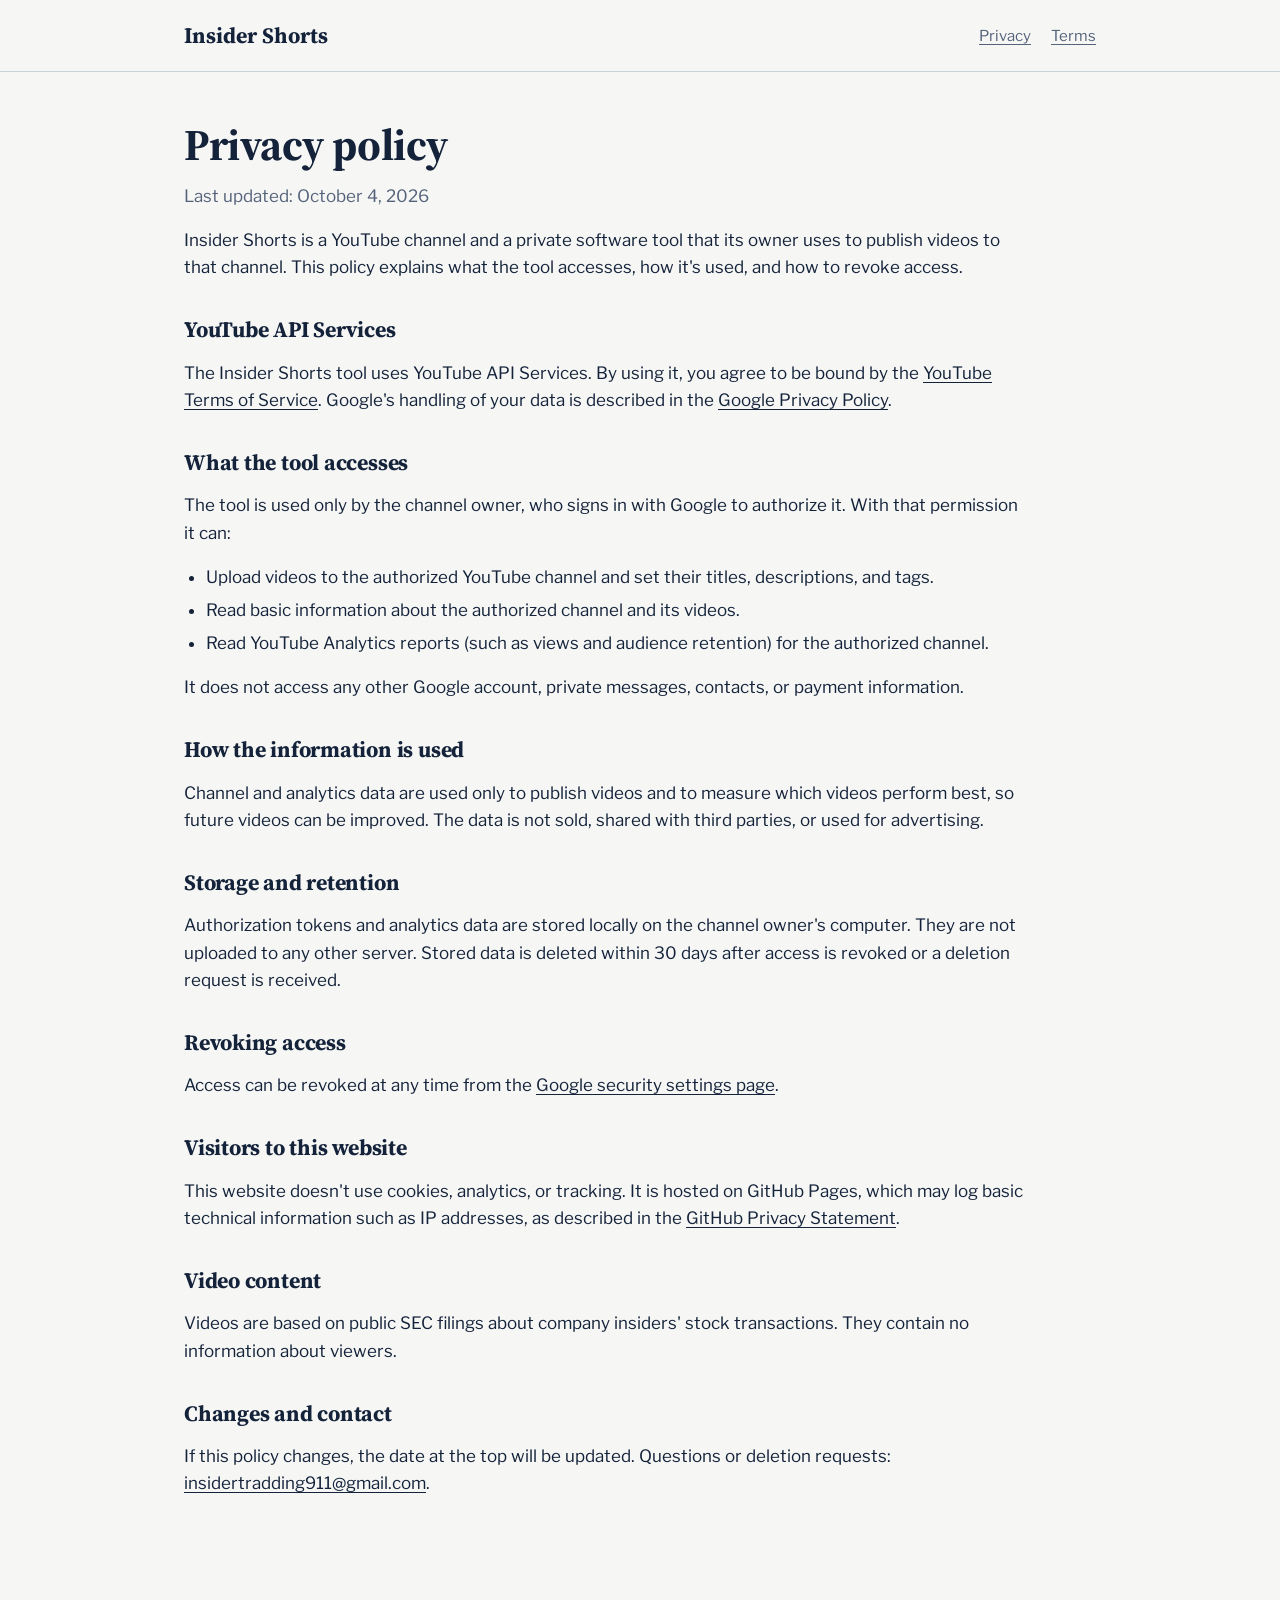
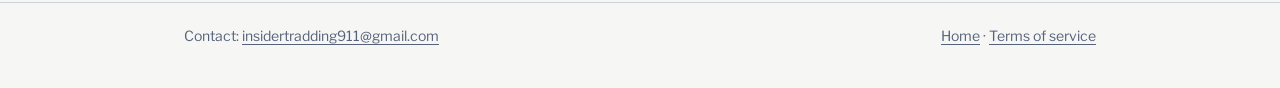
==== privacy.html @ 3c46f493 "Add files via upload" ====
<!doctype html>
<html lang="en">
<head>
<meta charset="utf-8">
<meta name="viewport" content="width=device-width, initial-scale=1">
<title>Privacy policy — Insider Shorts</title>
<link rel="preconnect" href="https://fonts.googleapis.com">
<link rel="preconnect" href="https://fonts.gstatic.com" crossorigin>
<link href="https://fonts.googleapis.com/css2?family=Libre+Franklin:wght@400;600&family=Source+Serif+4:opsz,wght@8..60,700&display=swap" rel="stylesheet">
<link rel="stylesheet" href="style.css">
</head>
<body>
<header class="site"><div class="wrap">
  <a class="brand" href="./">Insider Shorts</a>
  <nav><a href="privacy.html" aria-current="page">Privacy</a><a href="terms.html">Terms</a></nav>
</div></header>

<main class="wrap"><article class="doc">
  <h1>Privacy policy</h1>
  <p class="updated">Last updated: October 4, 2026</p>

  <p>Insider Shorts is a YouTube channel and a private software tool that its owner uses to publish videos to that channel. This policy explains what the tool accesses, how it's used, and how to revoke access.</p>

  <h2>YouTube API Services</h2>
  <p>The Insider Shorts tool uses YouTube API Services. By using it, you agree to be bound by the <a href="https://www.youtube.com/t/terms">YouTube Terms of Service</a>. Google's handling of your data is described in the <a href="https://policies.google.com/privacy">Google Privacy Policy</a>.</p>

  <h2>What the tool accesses</h2>
  <p>The tool is used only by the channel owner, who signs in with Google to authorize it. With that permission it can:</p>
  <ul>
    <li>Upload videos to the authorized YouTube channel and set their titles, descriptions, and tags.</li>
    <li>Read basic information about the authorized channel and its videos.</li>
    <li>Read YouTube Analytics reports (such as views and audience retention) for the authorized channel.</li>
  </ul>
  <p>It does not access any other Google account, private messages, contacts, or payment information.</p>

  <h2>How the information is used</h2>
  <p>Channel and analytics data are used only to publish videos and to measure which videos perform best, so future videos can be improved. The data is not sold, shared with third parties, or used for advertising.</p>

  <h2>Storage and retention</h2>
  <p>Authorization tokens and analytics data are stored locally on the channel owner's computer. They are not uploaded to any other server. Stored data is deleted within 30 days after access is revoked or a deletion request is received.</p>

  <h2>Revoking access</h2>
  <p>Access can be revoked at any time from the <a href="https://myaccount.google.com/permissions">Google security settings page</a>.</p>

  <h2>Visitors to this website</h2>
  <p>This website doesn't use cookies, analytics, or tracking. It is hosted on GitHub Pages, which may log basic technical information such as IP addresses, as described in the <a href="https://docs.github.com/en/site-policy/privacy-policies/github-general-privacy-statement">GitHub Privacy Statement</a>.</p>

  <h2>Video content</h2>
  <p>Videos are based on public SEC filings about company insiders' stock transactions. They contain no information about viewers.</p>

  <h2>Changes and contact</h2>
  <p>If this policy changes, the date at the top will be updated. Questions or deletion requests: <a href="mailto:insidertradding911@gmail.com">insidertradding911@gmail.com</a>.</p>
</article></main>

<footer class="site"><div class="wrap">
  <span>Contact: <a href="mailto:insidertradding911@gmail.com">insidertradding911@gmail.com</a></span>
  <span><a href="./">Home</a> · <a href="terms.html">Terms of service</a></span>
</div></footer>
</body>
</html>
---- style.css ----
:root{
  --paper:#F6F7F5; --ink:#14223A; --muted:#55627A; --rule:#CBD1DA;
  --buy:#1E7A4C; --sell:#B3261E; --panel:#FFFFFF;
}
*{box-sizing:border-box}
html{-webkit-text-size-adjust:100%}
body{margin:0;background:var(--paper);color:var(--ink);
  font:17px/1.6 "Libre Franklin",system-ui,-apple-system,"Segoe UI",Arial,sans-serif}
a{color:var(--ink);text-underline-offset:3px}
a:focus-visible{outline:3px solid var(--buy);outline-offset:2px;border-radius:2px}
.wrap{max-width:960px;margin:0 auto;padding:0 24px}
header.site{border-bottom:1px solid var(--rule)}
header.site .wrap{display:flex;justify-content:space-between;align-items:center;padding-top:18px;padding-bottom:18px;gap:16px;flex-wrap:wrap}
.brand{font-family:"Source Serif 4",Georgia,serif;font-weight:700;font-size:22px;text-decoration:none}
nav a{margin-left:20px;font-size:15px;color:var(--muted)}
nav a:first-child{margin-left:0}
h1,h2{font-family:"Source Serif 4",Georgia,serif;line-height:1.15;letter-spacing:-.01em}
h1{font-size:clamp(34px,6vw,56px);margin:0 0 18px;max-width:14ch}
h2{font-size:28px;margin:56px 0 12px}
.hero{display:grid;grid-template-columns:1.1fr 1fr;gap:48px;align-items:center;padding:64px 0 40px}
.lede{font-size:19px;color:var(--muted);max-width:44ch;margin:0 0 28px}
.btn{display:inline-block;background:var(--ink);color:#fff;text-decoration:none;padding:12px 20px;border-radius:4px;font-weight:600}
.btn:hover{background:#0A1526}
/* the filing slip: the one memorable element */
.slip{background:var(--panel);border:1px solid var(--rule);border-left:6px solid var(--sell);padding:22px 24px;box-shadow:6px 6px 0 var(--rule)}
.slip .form{font-size:13px;color:var(--muted);margin:0 0 12px}
.slip .who{font-family:"Source Serif 4",Georgia,serif;font-size:22px;font-weight:700;margin:0}
.slip .role{color:var(--muted);margin:0 0 16px;font-size:15px}
.slip dl{display:grid;grid-template-columns:auto 1fr;gap:6px 18px;margin:0;font-size:15px}
.slip dt{color:var(--muted)}
.slip dd{margin:0;font-variant-numeric:tabular-nums;font-weight:600;text-align:right}
.slip .total{margin-top:14px;padding-top:12px;border-top:1px dashed var(--rule);display:flex;justify-content:space-between;align-items:baseline}
.slip .total strong{font-size:30px;color:var(--sell);font-variant-numeric:tabular-nums}
.slip .note{font-size:12px;color:var(--muted);margin:12px 0 0}
ol.steps{list-style:none;padding:0;margin:0;display:grid;grid-template-columns:repeat(3,1fr);gap:28px;counter-reset:s}
ol.steps li{counter-increment:s;border-top:2px solid var(--ink);padding-top:14px}
ol.steps li::before{content:counter(s);font-family:"Source Serif 4",Georgia,serif;font-weight:700;font-size:28px;display:block;margin-bottom:4px}
ol.steps h3{margin:0 0 6px;font-size:18px}
ol.steps p{margin:0;color:var(--muted);font-size:16px}
.notice{margin:56px 0 0;padding:20px 22px;background:var(--panel);border:1px solid var(--rule);font-size:15px;color:var(--muted)}
.notice strong{color:var(--ink)}
article.doc{max-width:70ch;padding:48px 0 24px}
article.doc h1{max-width:none;font-size:clamp(32px,5vw,44px)}
article.doc h2{font-size:22px;margin:36px 0 8px}
article.doc .updated{color:var(--muted);margin-top:-6px}
article.doc ul{padding-left:22px}
article.doc li{margin-bottom:6px}
footer.site{border-top:1px solid var(--rule);margin-top:64px}
footer.site .wrap{padding-top:22px;padding-bottom:40px;font-size:14px;color:var(--muted);display:flex;justify-content:space-between;gap:16px;flex-wrap:wrap}
footer.site a{color:var(--muted)}
@media (max-width:760px){
  .hero{grid-template-columns:1fr;padding-top:40px;gap:36px}
  ol.steps{grid-template-columns:1fr}
  nav a{margin-left:14px}
}
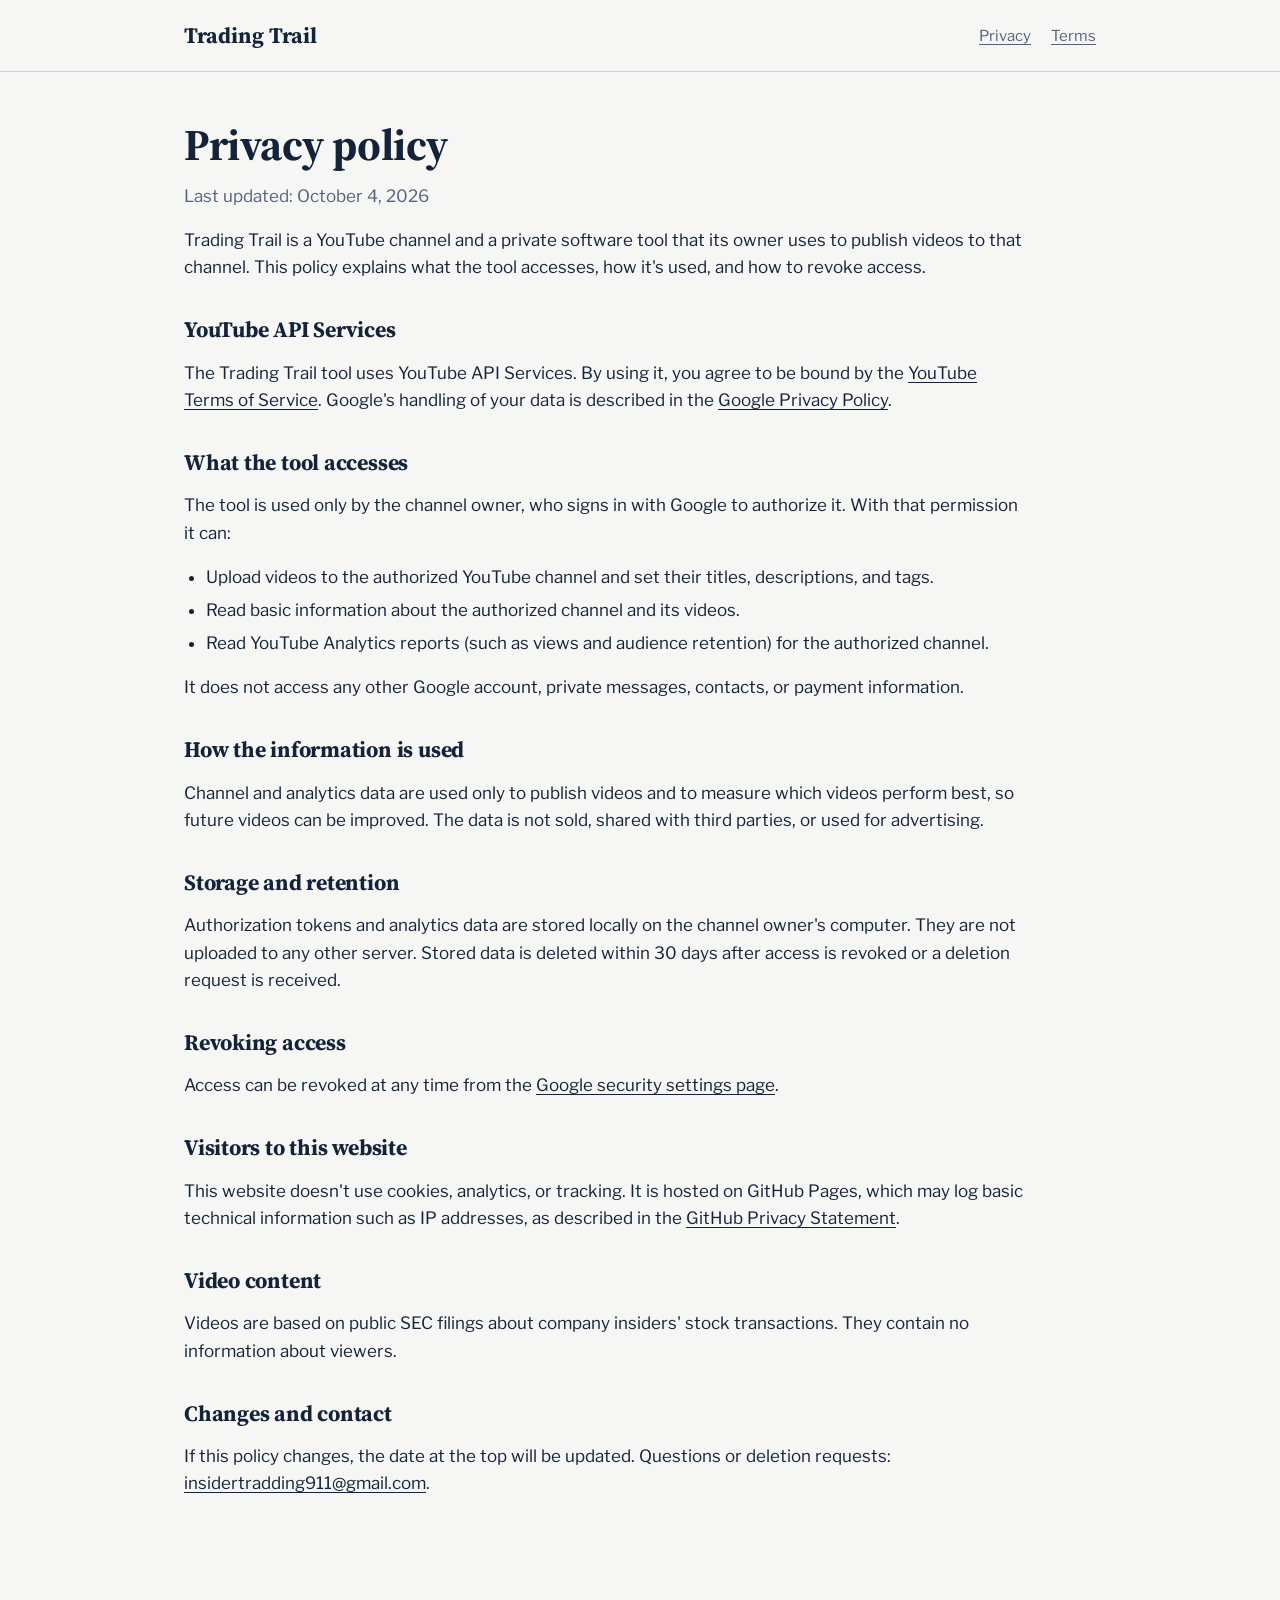
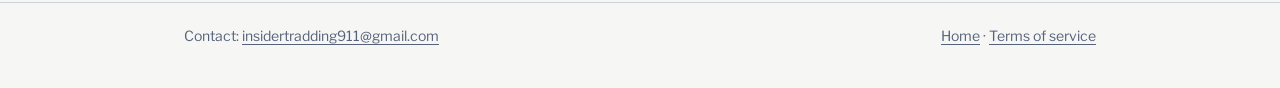
==== commit 7a742dc4: "Add files via upload" ====
--- a/privacy.html
+++ b/privacy.html
@@ -3,7 +3,7 @@
 <head>
 <meta charset="utf-8">
 <meta name="viewport" content="width=device-width, initial-scale=1">
-<title>Privacy policy — Insider Shorts</title>
+<title>Privacy policy — Trading Trail</title>
 <link rel="preconnect" href="https://fonts.googleapis.com">
 <link rel="preconnect" href="https://fonts.gstatic.com" crossorigin>
 <link href="https://fonts.googleapis.com/css2?family=Libre+Franklin:wght@400;600&family=Source+Serif+4:opsz,wght@8..60,700&display=swap" rel="stylesheet">
@@ -11,7 +11,7 @@
 </head>
 <body>
 <header class="site"><div class="wrap">
-  <a class="brand" href="./">Insider Shorts</a>
+  <a class="brand" href="./">Trading Trail</a>
   <nav><a href="privacy.html" aria-current="page">Privacy</a><a href="terms.html">Terms</a></nav>
 </div></header>
 
@@ -19,10 +19,10 @@
   <h1>Privacy policy</h1>
   <p class="updated">Last updated: October 4, 2026</p>
 
-  <p>Insider Shorts is a YouTube channel and a private software tool that its owner uses to publish videos to that channel. This policy explains what the tool accesses, how it's used, and how to revoke access.</p>
+  <p>Trading Trail is a YouTube channel and a private software tool that its owner uses to publish videos to that channel. This policy explains what the tool accesses, how it's used, and how to revoke access.</p>
 
   <h2>YouTube API Services</h2>
-  <p>The Insider Shorts tool uses YouTube API Services. By using it, you agree to be bound by the <a href="https://www.youtube.com/t/terms">YouTube Terms of Service</a>. Google's handling of your data is described in the <a href="https://policies.google.com/privacy">Google Privacy Policy</a>.</p>
+  <p>The Trading Trail tool uses YouTube API Services. By using it, you agree to be bound by the <a href="https://www.youtube.com/t/terms">YouTube Terms of Service</a>. Google's handling of your data is described in the <a href="https://policies.google.com/privacy">Google Privacy Policy</a>.</p>
 
   <h2>What the tool accesses</h2>
   <p>The tool is used only by the channel owner, who signs in with Google to authorize it. With that permission it can:</p>
